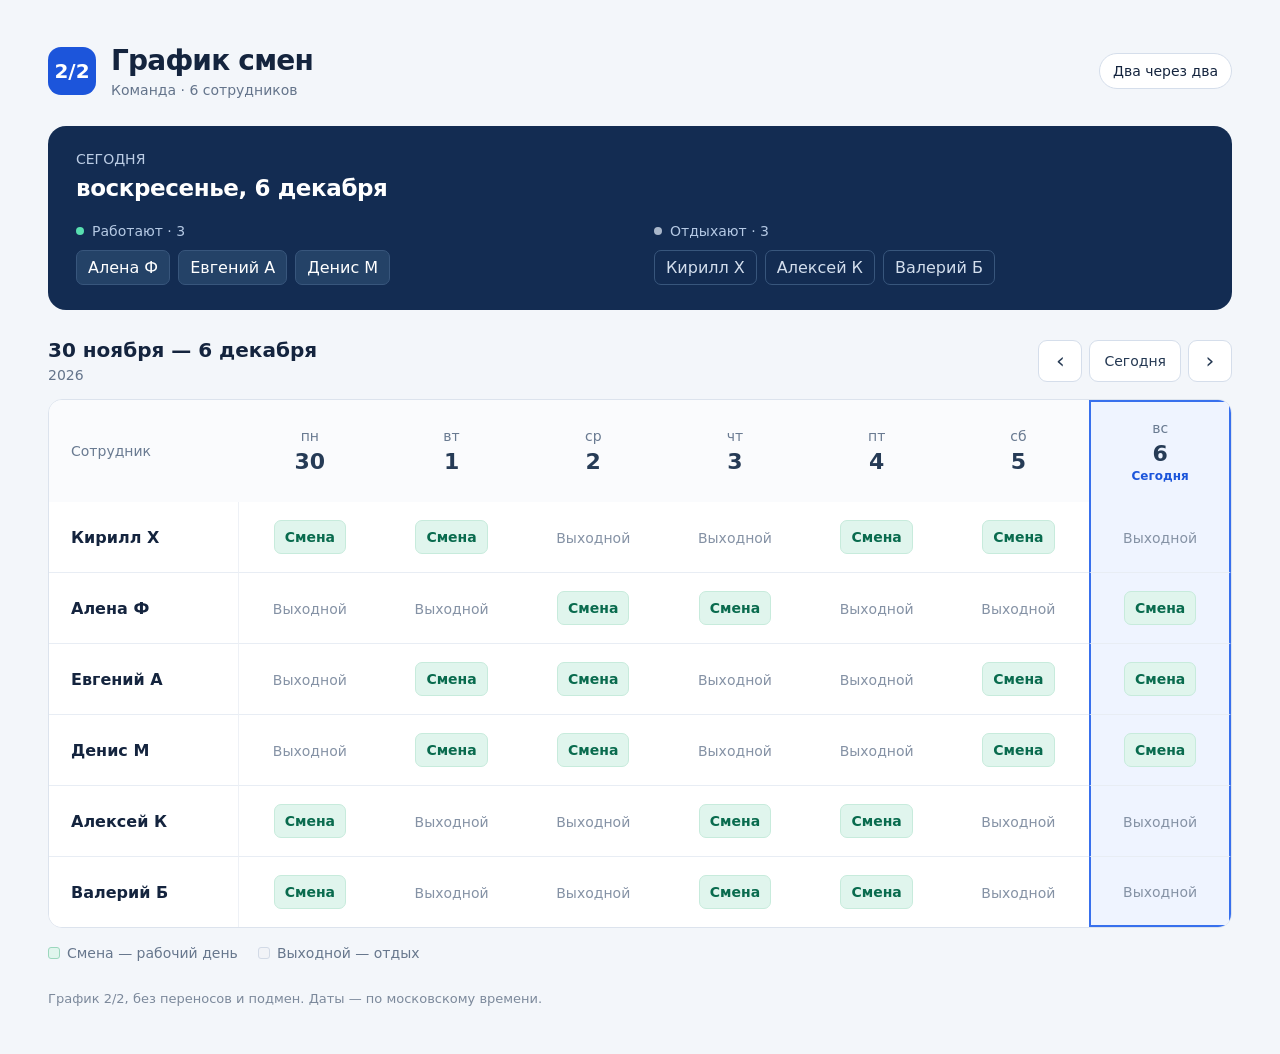
==== team/index.html @ d91a8926 "Add team schedule for six employees on a 2/2 rotation" ====
<!doctype html>
<html lang="ru">
<head>
<meta charset="utf-8"><meta name="viewport" content="width=device-width, initial-scale=1">
<title>График смен — команда</title><meta name="description" content="Недельный график работы шести сотрудников: два рабочих дня, два выходных.">
<link rel="icon" type="image/svg+xml" href="data:image/svg+xml,%3Csvg xmlns='http://www.w3.org/2000/svg' viewBox='0 0 32 32'%3E%3Crect width='32' height='32' rx='8' fill='%231c55db'/%3E%3Cpath d='M8 10h16v15H8z' fill='white'/%3E%3Cpath d='M11 6v8m10-8v8' stroke='white' stroke-width='3'/%3E%3Cpath d='m12 20 3 3 6-7' fill='none' stroke='%231c55db' stroke-width='2'/%3E%3C/svg%3E">
<style>
:root{font-family:Inter,system-ui,-apple-system,"Segoe UI",sans-serif;color:#14243e;background:#f3f6fa;font-synthesis:none}*{box-sizing:border-box}body{margin:0}main{max-width:1240px;margin:0 auto;padding:44px 28px}header{display:flex;align-items:center;justify-content:space-between;gap:16px;margin-bottom:28px}.brand{display:flex;align-items:center;gap:15px}.logo{display:grid;place-items:center;background:#1c55db;color:white;width:48px;height:48px;border-radius:13px;font-size:20px;font-weight:750}h1{font-size:28px;letter-spacing:-.8px;margin:0}.sub{font-size:14px;color:#64748b;margin-top:5px}.mode{font-size:14px;border:1px solid #d5deeb;padding:9px 13px;border-radius:30px;background:white;white-space:nowrap}.today-area{background:#132c52;color:white;border-radius:18px;padding:25px 28px;margin-bottom:28px}.eyebrow{color:#bccde5;font-size:14px;margin-bottom:8px}.today-area h2{font-size:23px;margin:0 0 22px;letter-spacing:-.4px}.summaries{display:grid;grid-template-columns:1fr 1fr;gap:28px}.summary-label{font-size:14px;color:#b5c9e4;margin-bottom:11px;display:flex;align-items:center;gap:8px}.dot{display:inline-block;width:8px;height:8px;border-radius:50%;background:#58dfb0}.dot.off{background:#a9b7ca}.names{display:flex;flex-wrap:wrap;gap:8px}.name{font-size:16px;background:#244267;border:1px solid #38567c;border-radius:7px;padding:7px 11px}.offnames .name{background:transparent;color:#d3deed}.toolbar{display:flex;justify-content:space-between;align-items:center;gap:16px;margin-bottom:16px}.toolbar h2{font-size:20px;margin:0}.year{color:#64748b;font-size:14px;margin-top:5px}.controls{display:flex;gap:7px}button{font:inherit;font-size:14px;background:white;border:1px solid #d5deeb;border-radius:9px;height:42px;min-width:44px;padding:0 14px;color:#243852;cursor:pointer}button:hover{background:#e8efff;border-color:#a2b9ed}button:focus-visible,.scroll:focus-visible{outline:3px solid #1c55db;outline-offset:3px}.arrow{font-size:22px;padding:0 13px}.scroll{overflow-x:auto;border:1px solid #dce3ed;border-radius:14px;background:white}table{border-collapse:separate;border-spacing:0;table-layout:fixed;width:100%;min-width:770px}th,td{text-align:center;border-bottom:1px solid #e8edf4;padding:18px 8px}thead th{height:102px;font-weight:500;background:#fafbfd;color:#697a91;font-size:14px}thead th:first-child{text-align:left;padding-left:22px;width:190px}tbody th{text-align:left;padding-left:22px;font-size:16px;font-weight:600;background:white;position:sticky;left:0;z-index:2;border-right:1px solid #eef1f6}thead th:first-child{position:sticky;left:0;z-index:3}tr:last-child>*{border-bottom:0}.date{display:block;font-size:22px;font-weight:650;color:#263b56;margin-top:5px}.today-tag{display:block;color:#1c55db;font-size:12px;font-weight:650;margin-top:3px}.current{background:#eff4ff;border-left:2px solid #3870ed;border-right:2px solid #3870ed}thead .current{border-top:2px solid #3870ed;padding-top:16px}tbody tr:last-child .current{border-bottom:2px solid #3870ed}.work{display:inline-block;color:#096b4e;background:#e0f5ed;border:1px solid #c7ebdc;font-size:14px;font-weight:600;padding:8px 10px;border-radius:7px}.rest{color:#8592a5;font-size:14px}.legend{display:flex;gap:20px;flex-wrap:wrap;color:#67778d;font-size:14px;margin-top:17px}.key{display:inline-flex;align-items:center;gap:7px}.square{width:12px;height:12px;border-radius:3px;background:#e0f5ed;border:1px solid #9bd7bd}.square.gray{background:#f1f3f7;border-color:#d2dae6}.footer{font-size:13px;color:#7c899b;margin-top:28px;line-height:1.6}noscript{display:block;padding:20px;background:#fff2ce}@media(max-width:650px){main{padding:24px 14px}header{margin-bottom:20px}.logo{width:40px;height:40px;font-size:17px}.brand{gap:10px}h1{font-size:23px}.mode{padding:7px 10px}.today-area{padding:21px 18px;border-radius:14px}.today-area h2{font-size:21px}.summaries{grid-template-columns:1fr;gap:19px}.toolbar{align-items:flex-start;flex-wrap:wrap}.toolbar h2{font-size:18px}.controls{margin-left:auto}table{min-width:724px}thead th:first-child{width:154px}tbody th,thead th:first-child{padding-left:14px}tbody th{font-size:14px}.name{font-size:14px}.footer{margin-top:20px}}
</style></head>
<body><main>
<header><div class="brand"><div class="logo" aria-hidden="true">2/2</div><div><h1>График смен</h1><div class="sub">Команда · 6 сотрудников</div></div></div><span class="mode">Два через два</span></header>
<section class="today-area" aria-labelledby="today-title"><div class="eyebrow">СЕГОДНЯ</div><h2 id="today-title"></h2><div class="summaries"><div><div class="summary-label"><span class="dot"></span><span id="working-count"></span></div><div class="names" id="working"></div></div><div><div class="summary-label"><span class="dot off"></span><span id="resting-count"></span></div><div class="names offnames" id="resting"></div></div></div></section>
<section aria-label="Расписание на неделю"><div class="toolbar"><div aria-live="polite"><h2 id="week-label"></h2><div class="year" id="week-year"></div></div><nav class="controls" aria-label="Выбор недели"><button class="arrow" id="prev" aria-label="Предыдущая неделя">‹</button><button id="now">Сегодня</button><button class="arrow" id="next" aria-label="Следующая неделя">›</button></nav></div><div class="scroll" tabindex="0" role="region" aria-label="Таблица смен. На узком экране прокручивается вправо"><table aria-label="График сотрудников на неделю"><thead id="head"></thead><tbody id="body"></tbody></table></div><div class="legend"><span class="key"><span class="square"></span>Смена — рабочий день</span><span class="key"><span class="square gray"></span>Выходной — отдых</span></div></section>
<div class="footer">График 2/2, без переносов и подмен. Даты — по московскому времени.</div><noscript>Включите JavaScript, чтобы увидеть расписание.</noscript>
</main><script>
'use strict';
const DAY=86400000;
const staff=[['Кирилл Х','2026-09-27'],['Алена Ф','2026-09-29'],['Евгений А','2026-09-28'],['Денис М','2026-09-28'],['Алексей К','2026-09-26'],['Валерий Б','2026-09-26']].map(([name,start])=>({name,start:Date.parse(start+'T00:00:00Z')/DAY}));
function moscowDay(){const p=new Intl.DateTimeFormat('en-GB',{timeZone:'Europe/Moscow',year:'numeric',month:'2-digit',day:'2-digit'}).formatToParts(new Date());const get=t=>p.find(x=>x.type===t).value;return Date.parse(`${get('year')}-${get('month')}-${get('day')}T00:00:00Z`)/DAY;}
function phase(person,day){return ((day-person.start)%4+4)%4;}
function monday(day){return day-(new Date(day*DAY).getUTCDay()+6)%7;}
function fmt(day,options){return new Intl.DateTimeFormat('ru-RU',{timeZone:'UTC',...options}).format(new Date(day*DAY));}
let today=moscowDay(),week=monday(today);
function summary(){document.getElementById('today-title').textContent=fmt(today,{day:'numeric',month:'long',weekday:'long'});for(const [id,working] of [['working',true],['resting',false]]){const people=staff.filter(p=>(phase(p,today)<2)===working);document.getElementById(id+'-count').textContent=(working?'Работают':'Отдыхают')+' · '+people.length;document.getElementById(id).innerHTML=people.map(p=>`<span class="name">${p.name}</span>`).join('');}}
function render(){document.getElementById('week-label').textContent=fmt(week,{day:'numeric',month:'long'})+' — '+fmt(week+6,{day:'numeric',month:'long'});const a=fmt(week,{year:'numeric'}),b=fmt(week+6,{year:'numeric'});document.getElementById('week-year').textContent=a===b?a:a+' / '+b;const days=Array.from({length:7},(_,i)=>week+i);document.getElementById('head').innerHTML='<tr><th scope="col">Сотрудник</th>'+days.map(d=>`<th scope="col" class="${d===today?'current':''}" ${d===today?'aria-current="date"':''}>${fmt(d,{weekday:'short'})}<span class="date">${fmt(d,{day:'numeric'})}</span>${d===today?'<span class="today-tag">Сегодня</span>':''}</th>`).join('')+'</tr>';document.getElementById('body').innerHTML=staff.map(p=>'<tr><th scope="row">'+p.name+'</th>'+days.map(d=>{const n=phase(p,d);return `<td class="${d===today?'current':''}"><span class="${n<2?'work':'rest'}" title="${n%2+1}-й ${n<2?'рабочий':'выходной'} день">${n<2?'Смена':'Выходной'}</span></td>`;}).join('')+'</tr>').join('');}
document.getElementById('prev').onclick=()=>{week-=7;render();};document.getElementById('next').onclick=()=>{week+=7;render();};document.getElementById('now').onclick=()=>{today=moscowDay();week=monday(today);summary();render();document.querySelector('thead .current')?.scrollIntoView({block:'nearest',inline:'center',behavior:'smooth'});};
function refreshDate(){const fresh=moscowDay();if(fresh!==today){const wasCurrent=week===monday(today);today=fresh;if(wasCurrent)week=monday(today);summary();render();}}
summary();render();setInterval(refreshDate,30000);document.addEventListener('visibilitychange',()=>{if(!document.hidden)refreshDate();});
</script></body></html>
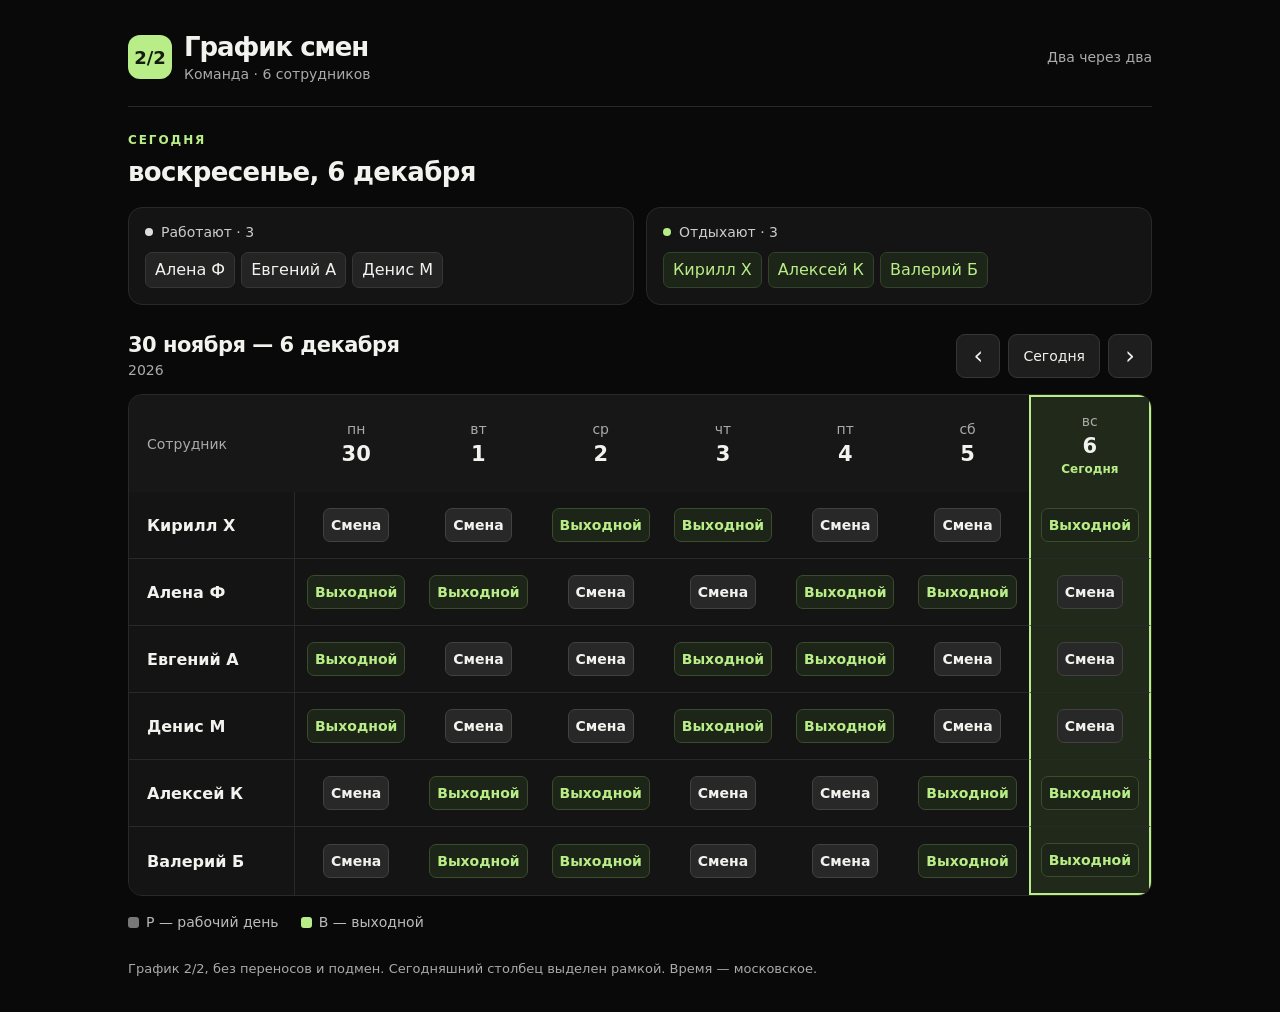
==== commit ca1efc2b: "Match team schedule to dark calendar theme and compact mobile week layout" ====
--- a/team/index.html
+++ b/team/index.html
@@ -2,16 +2,24 @@
 <html lang="ru">
 <head>
 <meta charset="utf-8"><meta name="viewport" content="width=device-width, initial-scale=1">
+<meta name="theme-color" content="#090909"><meta name="color-scheme" content="dark">
 <title>График смен — команда</title><meta name="description" content="Недельный график работы шести сотрудников: два рабочих дня, два выходных.">
-<link rel="icon" type="image/svg+xml" href="data:image/svg+xml,%3Csvg xmlns='http://www.w3.org/2000/svg' viewBox='0 0 32 32'%3E%3Crect width='32' height='32' rx='8' fill='%231c55db'/%3E%3Cpath d='M8 10h16v15H8z' fill='white'/%3E%3Cpath d='M11 6v8m10-8v8' stroke='white' stroke-width='3'/%3E%3Cpath d='m12 20 3 3 6-7' fill='none' stroke='%231c55db' stroke-width='2'/%3E%3C/svg%3E">
+<link rel="icon" type="image/svg+xml" href="data:image/svg+xml,%3Csvg xmlns='http://www.w3.org/2000/svg' viewBox='0 0 32 32'%3E%3Crect width='32' height='32' rx='8' fill='%23b9ed87'/%3E%3Cpath d='M8 10h16v15H8z' fill='%23090909'/%3E%3Cpath d='M11 6v8m10-8v8' stroke='%23090909' stroke-width='3'/%3E%3Cpath d='m12 20 3 3 6-7' fill='none' stroke='%23b9ed87' stroke-width='2'/%3E%3C/svg%3E">
 <style>
-:root{font-family:Inter,system-ui,-apple-system,"Segoe UI",sans-serif;color:#14243e;background:#f3f6fa;font-synthesis:none}*{box-sizing:border-box}body{margin:0}main{max-width:1240px;margin:0 auto;padding:44px 28px}header{display:flex;align-items:center;justify-content:space-between;gap:16px;margin-bottom:28px}.brand{display:flex;align-items:center;gap:15px}.logo{display:grid;place-items:center;background:#1c55db;color:white;width:48px;height:48px;border-radius:13px;font-size:20px;font-weight:750}h1{font-size:28px;letter-spacing:-.8px;margin:0}.sub{font-size:14px;color:#64748b;margin-top:5px}.mode{font-size:14px;border:1px solid #d5deeb;padding:9px 13px;border-radius:30px;background:white;white-space:nowrap}.today-area{background:#132c52;color:white;border-radius:18px;padding:25px 28px;margin-bottom:28px}.eyebrow{color:#bccde5;font-size:14px;margin-bottom:8px}.today-area h2{font-size:23px;margin:0 0 22px;letter-spacing:-.4px}.summaries{display:grid;grid-template-columns:1fr 1fr;gap:28px}.summary-label{font-size:14px;color:#b5c9e4;margin-bottom:11px;display:flex;align-items:center;gap:8px}.dot{display:inline-block;width:8px;height:8px;border-radius:50%;background:#58dfb0}.dot.off{background:#a9b7ca}.names{display:flex;flex-wrap:wrap;gap:8px}.name{font-size:16px;background:#244267;border:1px solid #38567c;border-radius:7px;padding:7px 11px}.offnames .name{background:transparent;color:#d3deed}.toolbar{display:flex;justify-content:space-between;align-items:center;gap:16px;margin-bottom:16px}.toolbar h2{font-size:20px;margin:0}.year{color:#64748b;font-size:14px;margin-top:5px}.controls{display:flex;gap:7px}button{font:inherit;font-size:14px;background:white;border:1px solid #d5deeb;border-radius:9px;height:42px;min-width:44px;padding:0 14px;color:#243852;cursor:pointer}button:hover{background:#e8efff;border-color:#a2b9ed}button:focus-visible,.scroll:focus-visible{outline:3px solid #1c55db;outline-offset:3px}.arrow{font-size:22px;padding:0 13px}.scroll{overflow-x:auto;border:1px solid #dce3ed;border-radius:14px;background:white}table{border-collapse:separate;border-spacing:0;table-layout:fixed;width:100%;min-width:770px}th,td{text-align:center;border-bottom:1px solid #e8edf4;padding:18px 8px}thead th{height:102px;font-weight:500;background:#fafbfd;color:#697a91;font-size:14px}thead th:first-child{text-align:left;padding-left:22px;width:190px}tbody th{text-align:left;padding-left:22px;font-size:16px;font-weight:600;background:white;position:sticky;left:0;z-index:2;border-right:1px solid #eef1f6}thead th:first-child{position:sticky;left:0;z-index:3}tr:last-child>*{border-bottom:0}.date{display:block;font-size:22px;font-weight:650;color:#263b56;margin-top:5px}.today-tag{display:block;color:#1c55db;font-size:12px;font-weight:650;margin-top:3px}.current{background:#eff4ff;border-left:2px solid #3870ed;border-right:2px solid #3870ed}thead .current{border-top:2px solid #3870ed;padding-top:16px}tbody tr:last-child .current{border-bottom:2px solid #3870ed}.work{display:inline-block;color:#096b4e;background:#e0f5ed;border:1px solid #c7ebdc;font-size:14px;font-weight:600;padding:8px 10px;border-radius:7px}.rest{color:#8592a5;font-size:14px}.legend{display:flex;gap:20px;flex-wrap:wrap;color:#67778d;font-size:14px;margin-top:17px}.key{display:inline-flex;align-items:center;gap:7px}.square{width:12px;height:12px;border-radius:3px;background:#e0f5ed;border:1px solid #9bd7bd}.square.gray{background:#f1f3f7;border-color:#d2dae6}.footer{font-size:13px;color:#7c899b;margin-top:28px;line-height:1.6}noscript{display:block;padding:20px;background:#fff2ce}@media(max-width:650px){main{padding:24px 14px}header{margin-bottom:20px}.logo{width:40px;height:40px;font-size:17px}.brand{gap:10px}h1{font-size:23px}.mode{padding:7px 10px}.today-area{padding:21px 18px;border-radius:14px}.today-area h2{font-size:21px}.summaries{grid-template-columns:1fr;gap:19px}.toolbar{align-items:flex-start;flex-wrap:wrap}.toolbar h2{font-size:18px}.controls{margin-left:auto}table{min-width:724px}thead th:first-child{width:154px}tbody th,thead th:first-child{padding-left:14px}tbody th{font-size:14px}.name{font-size:14px}.footer{margin-top:20px}}
+:root{color-scheme:dark;--bg:#090909;--panel:#141414;--line:#292929;--muted:#aaa;--text:#f2f2ee;--accent:#b9ed87;font-family:Inter,system-ui,-apple-system,"Segoe UI",sans-serif;background:var(--bg);color:var(--text);font-synthesis:none}
+*{box-sizing:border-box}body{margin:0}main{max-width:1080px;margin:auto;padding:32px 28px}header{display:flex;align-items:center;justify-content:space-between;gap:14px;padding-bottom:24px;border-bottom:1px solid var(--line);margin-bottom:26px}.brand{display:flex;align-items:center;gap:12px}.logo{display:grid;place-items:center;width:44px;height:44px;flex-shrink:0;background:var(--accent);color:#151d0f;border-radius:12px;font-size:18px;font-weight:750}h1{font-size:26px;letter-spacing:-.04em;margin:0}.sub,.mode,.year{color:var(--muted);font-size:14px}.sub{margin-top:4px}.mode{white-space:nowrap}
+.today-area{margin-bottom:28px}.eyebrow{font-size:12px;letter-spacing:.16em;font-weight:700;color:var(--accent);margin-bottom:10px}.today-area h2{font-size:26px;letter-spacing:-.025em;margin:0 0 20px}.summaries{display:grid;grid-template-columns:1fr 1fr;gap:12px}.summaries>div{background:var(--panel);border:1px solid var(--line);border-radius:14px;padding:16px}.summary-label{display:flex;gap:8px;align-items:center;font-size:14px;color:#ccc;margin-bottom:12px}.dot{width:8px;height:8px;border-radius:50%;background:#ddd;flex-shrink:0}.dot.off{background:var(--accent)}.names{display:flex;flex-wrap:wrap;gap:6px}.name{font-size:16px;line-height:1.5;color:var(--text);background:#242424;border:1px solid #363636;border-radius:7px;padding:5px 9px}.offnames .name{background:#1c2517;border-color:#34432b;color:var(--accent)}
+.toolbar{display:flex;justify-content:space-between;align-items:center;gap:16px;margin-bottom:16px}.toolbar h2{font-size:21px;letter-spacing:-.025em;margin:0}.year{margin-top:5px}.controls{display:flex;gap:8px}button{font:inherit;font-size:14px;background:#1e1e1e;border:1px solid #363636;color:var(--text);border-radius:9px;min-height:44px;min-width:44px;padding:8px 14px;cursor:pointer;touch-action:manipulation}button:hover{background:#303030}button:focus-visible,.scroll:focus-visible{outline:2px solid var(--accent);outline-offset:3px}.arrow{font-size:24px;line-height:1;padding:8px 14px}
+.scroll{overflow:auto;border:1px solid var(--line);border-radius:14px;background:var(--panel);scrollbar-color:#555 #141414}table{width:100%;min-width:44rem;table-layout:fixed;border-collapse:separate;border-spacing:0}th,td{padding:16px 5px;text-align:center;border-bottom:1px solid var(--line)}thead th{height:90px;font-size:14px;font-weight:500;color:var(--muted);background:#171717}thead th:first-child{width:166px;text-align:left;padding-left:18px;position:sticky;left:0;z-index:3}tbody th{font-size:16px;font-weight:600;text-align:left;padding-left:18px;position:sticky;left:0;z-index:2;background:var(--panel);border-right:1px solid var(--line)}tr:last-child>*{border-bottom:0}.date{display:block;font-size:21px;font-weight:650;color:var(--text);margin-top:5px;font-variant-numeric:tabular-nums}.today-tag{display:block;color:var(--accent);font-size:12px;font-weight:650;margin-top:4px}.current{background:#20291a;border-left:2px solid var(--accent);border-right:2px solid var(--accent)}thead .current{border-top:2px solid var(--accent)}tbody tr:last-child .current{border-bottom:2px solid var(--accent)}.work,.rest{display:inline-block;font-size:14px;font-weight:600;border-radius:7px;padding:8px 7px;border:1px solid #414141;background:#282828;color:#f2f2ee}.rest{color:var(--accent);background:#1c2517;border-color:#3a4c2d}.short{display:none}.legend{display:flex;gap:12px 22px;flex-wrap:wrap;font-size:14px;color:#bbb;line-height:1.5;margin-top:16px}.key{display:inline-flex;align-items:center;gap:7px}.square{width:11px;height:11px;border-radius:3px;background:#777;flex-shrink:0}.square.gray{background:var(--accent)}.footer{color:var(--muted);font-size:13px;line-height:1.6;margin-top:26px}noscript{display:block;background:#372900;color:#fff0c3;padding:20px}
+@media(max-width:700px){main{padding:20px 10px}header{padding-bottom:18px;margin-bottom:22px}.brand{gap:10px}.logo{width:40px;height:40px;font-size:17px}h1{font-size:23px}.mode{display:none}.today-area h2{font-size:22px;line-height:1.35;margin-bottom:16px}.summaries{gap:8px}.summaries>div{padding:12px 10px}.names{display:grid;gap:4px}.name{font-size:14px;padding:3px 6px;overflow-wrap:anywhere}.summary-label{font-size:14px;gap:6px;margin-bottom:9px}.today-area{margin-bottom:24px}.toolbar{flex-wrap:wrap;gap:12px}.toolbar>div{width:100%}.toolbar h2{font-size:20px}.controls{width:100%;display:grid;grid-template-columns:48px 1fr 48px;gap:10px}button{min-height:46px;font-size:16px}
+table{min-width:20rem}thead th:first-child{width:6.1rem;padding-left:8px;font-size:13px}tbody th{padding-left:8px;font-size:14px;line-height:1.4;overflow-wrap:normal}th,td{padding:13px 1px}thead th{font-size:14px;height:78px}.date{font-size:16px;margin-top:4px}.today-tag{font-size:0;height:6px;margin-top:5px}.today-tag::after{content:"";display:block;width:5px;height:5px;border-radius:50%;background:var(--accent);margin:auto}.current{border-left-width:1px;border-right-width:1px}.long{display:none}.short{display:inline}.work,.rest{font-size:14px;padding:5px 0;width:1.6rem;line-height:1.25;border-radius:5px}.legend{gap:8px 15px;margin-top:13px}.footer{margin-top:20px}.scroll{border-radius:10px}}
+@media(prefers-reduced-motion:no-preference){button{transition:background .15s}}
 </style></head>
 <body><main>
 <header><div class="brand"><div class="logo" aria-hidden="true">2/2</div><div><h1>График смен</h1><div class="sub">Команда · 6 сотрудников</div></div></div><span class="mode">Два через два</span></header>
 <section class="today-area" aria-labelledby="today-title"><div class="eyebrow">СЕГОДНЯ</div><h2 id="today-title"></h2><div class="summaries"><div><div class="summary-label"><span class="dot"></span><span id="working-count"></span></div><div class="names" id="working"></div></div><div><div class="summary-label"><span class="dot off"></span><span id="resting-count"></span></div><div class="names offnames" id="resting"></div></div></div></section>
-<section aria-label="Расписание на неделю"><div class="toolbar"><div aria-live="polite"><h2 id="week-label"></h2><div class="year" id="week-year"></div></div><nav class="controls" aria-label="Выбор недели"><button class="arrow" id="prev" aria-label="Предыдущая неделя">‹</button><button id="now">Сегодня</button><button class="arrow" id="next" aria-label="Следующая неделя">›</button></nav></div><div class="scroll" tabindex="0" role="region" aria-label="Таблица смен. На узком экране прокручивается вправо"><table aria-label="График сотрудников на неделю"><thead id="head"></thead><tbody id="body"></tbody></table></div><div class="legend"><span class="key"><span class="square"></span>Смена — рабочий день</span><span class="key"><span class="square gray"></span>Выходной — отдых</span></div></section>
-<div class="footer">График 2/2, без переносов и подмен. Даты — по московскому времени.</div><noscript>Включите JavaScript, чтобы увидеть расписание.</noscript>
+<section aria-label="Расписание на неделю"><div class="toolbar"><div aria-live="polite"><h2 id="week-label"></h2><div class="year" id="week-year"></div></div><nav class="controls" aria-label="Выбор недели"><button class="arrow" id="prev" aria-label="Предыдущая неделя">‹</button><button id="now">Сегодня</button><button class="arrow" id="next" aria-label="Следующая неделя">›</button></nav></div><div class="scroll" tabindex="0" role="region" aria-label="Таблица смен. На узком экране прокручивается вправо"><table aria-label="График сотрудников на неделю"><thead id="head"></thead><tbody id="body"></tbody></table></div><div class="legend"><span class="key"><span class="square"></span>Р — рабочий день</span><span class="key"><span class="square gray"></span>В — выходной</span></div></section>
+<div class="footer">График 2/2, без переносов и подмен. Сегодняшний столбец выделен рамкой. Время — московское.</div><noscript>Включите JavaScript, чтобы увидеть расписание.</noscript>
 </main><script>
 'use strict';
 const DAY=86400000;
@@ -22,8 +30,8 @@
 function fmt(day,options){return new Intl.DateTimeFormat('ru-RU',{timeZone:'UTC',...options}).format(new Date(day*DAY));}
 let today=moscowDay(),week=monday(today);
 function summary(){document.getElementById('today-title').textContent=fmt(today,{day:'numeric',month:'long',weekday:'long'});for(const [id,working] of [['working',true],['resting',false]]){const people=staff.filter(p=>(phase(p,today)<2)===working);document.getElementById(id+'-count').textContent=(working?'Работают':'Отдыхают')+' · '+people.length;document.getElementById(id).innerHTML=people.map(p=>`<span class="name">${p.name}</span>`).join('');}}
-function render(){document.getElementById('week-label').textContent=fmt(week,{day:'numeric',month:'long'})+' — '+fmt(week+6,{day:'numeric',month:'long'});const a=fmt(week,{year:'numeric'}),b=fmt(week+6,{year:'numeric'});document.getElementById('week-year').textContent=a===b?a:a+' / '+b;const days=Array.from({length:7},(_,i)=>week+i);document.getElementById('head').innerHTML='<tr><th scope="col">Сотрудник</th>'+days.map(d=>`<th scope="col" class="${d===today?'current':''}" ${d===today?'aria-current="date"':''}>${fmt(d,{weekday:'short'})}<span class="date">${fmt(d,{day:'numeric'})}</span>${d===today?'<span class="today-tag">Сегодня</span>':''}</th>`).join('')+'</tr>';document.getElementById('body').innerHTML=staff.map(p=>'<tr><th scope="row">'+p.name+'</th>'+days.map(d=>{const n=phase(p,d);return `<td class="${d===today?'current':''}"><span class="${n<2?'work':'rest'}" title="${n%2+1}-й ${n<2?'рабочий':'выходной'} день">${n<2?'Смена':'Выходной'}</span></td>`;}).join('')+'</tr>').join('');}
-document.getElementById('prev').onclick=()=>{week-=7;render();};document.getElementById('next').onclick=()=>{week+=7;render();};document.getElementById('now').onclick=()=>{today=moscowDay();week=monday(today);summary();render();document.querySelector('thead .current')?.scrollIntoView({block:'nearest',inline:'center',behavior:'smooth'});};
+function render(){document.getElementById('week-label').textContent=fmt(week,{day:'numeric',month:'long'})+' — '+fmt(week+6,{day:'numeric',month:'long'});const a=fmt(week,{year:'numeric'}),b=fmt(week+6,{year:'numeric'});document.getElementById('week-year').textContent=a===b?a:a+' / '+b;const days=Array.from({length:7},(_,i)=>week+i);document.getElementById('head').innerHTML='<tr><th scope="col">Сотрудник</th>'+days.map(d=>`<th scope="col" class="${d===today?'current':''}" ${d===today?'aria-current="date"':''}>${fmt(d,{weekday:'short'})}<span class="date">${fmt(d,{day:'numeric'})}</span>${d===today?'<span class="today-tag">Сегодня</span>':''}</th>`).join('')+'</tr>';document.getElementById('body').innerHTML=staff.map(p=>'<tr><th scope="row">'+p.name+'</th>'+days.map(d=>{const n=phase(p,d);return `<td class="${d===today?'current':''}"><span class="${n<2?'work':'rest'}" aria-label="${n<2?'Рабочий день':'Выходной'}" title="${n%2+1}-й ${n<2?'рабочий':'выходной'} день">${n<2?'<span class="long">Смена</span><span class="short" aria-hidden="true">Р</span>':'<span class="long">Выходной</span><span class="short" aria-hidden="true">В</span>'}</span></td>`;}).join('')+'</tr>').join('');}
+document.getElementById('prev').onclick=()=>{week-=7;render();};document.getElementById('next').onclick=()=>{week+=7;render();};document.getElementById('now').onclick=()=>{today=moscowDay();week=monday(today);summary();render();document.querySelector('thead .current')?.scrollIntoView({block:'nearest',inline:'center'});};
 function refreshDate(){const fresh=moscowDay();if(fresh!==today){const wasCurrent=week===monday(today);today=fresh;if(wasCurrent)week=monday(today);summary();render();}}
 summary();render();setInterval(refreshDate,30000);document.addEventListener('visibilitychange',()=>{if(!document.hidden)refreshDate();});
 </script></body></html>
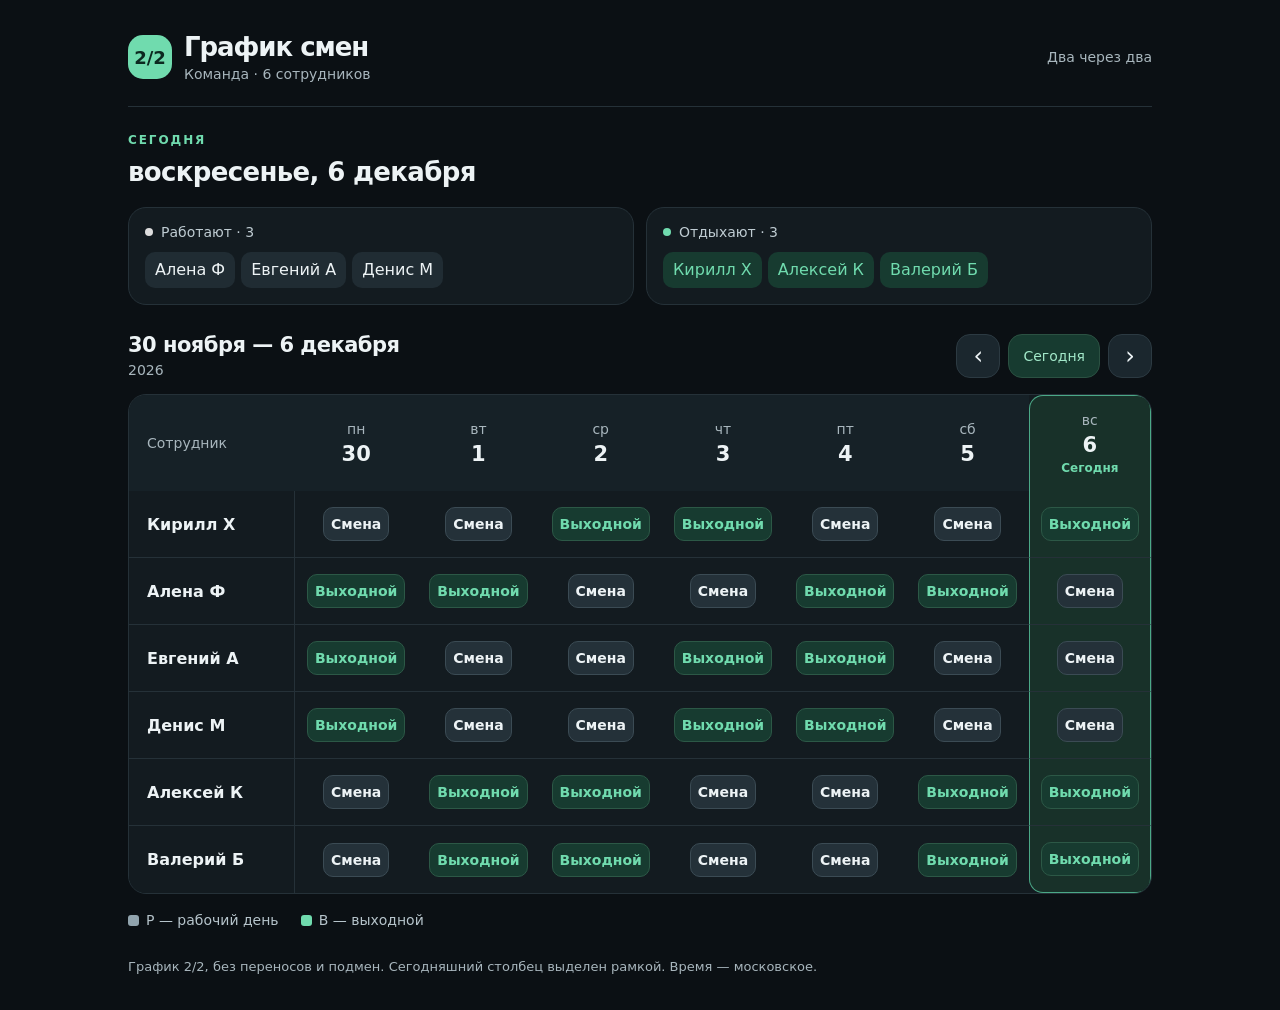
==== commit 326742a3: "Refine dark team calendar with rounded today column and subtle WhatsApp-inspired colors" ====
--- a/team/index.html
+++ b/team/index.html
@@ -2,17 +2,17 @@
 <html lang="ru">
 <head>
 <meta charset="utf-8"><meta name="viewport" content="width=device-width, initial-scale=1">
-<meta name="theme-color" content="#090909"><meta name="color-scheme" content="dark">
+<meta name="theme-color" content="#0b1014"><meta name="color-scheme" content="dark">
 <title>График смен — команда</title><meta name="description" content="Недельный график работы шести сотрудников: два рабочих дня, два выходных.">
-<link rel="icon" type="image/svg+xml" href="data:image/svg+xml,%3Csvg xmlns='http://www.w3.org/2000/svg' viewBox='0 0 32 32'%3E%3Crect width='32' height='32' rx='8' fill='%23b9ed87'/%3E%3Cpath d='M8 10h16v15H8z' fill='%23090909'/%3E%3Cpath d='M11 6v8m10-8v8' stroke='%23090909' stroke-width='3'/%3E%3Cpath d='m12 20 3 3 6-7' fill='none' stroke='%23b9ed87' stroke-width='2'/%3E%3C/svg%3E">
+<link rel="icon" type="image/svg+xml" href="data:image/svg+xml,%3Csvg xmlns='http://www.w3.org/2000/svg' viewBox='0 0 32 32'%3E%3Crect width='32' height='32' rx='8' fill='%2370dbae'/%3E%3Cpath d='M8 10h16v15H8z' fill='%23090909'/%3E%3Cpath d='M11 6v8m10-8v8' stroke='%23090909' stroke-width='3'/%3E%3Cpath d='m12 20 3 3 6-7' fill='none' stroke='%2370dbae' stroke-width='2'/%3E%3C/svg%3E">
 <style>
-:root{color-scheme:dark;--bg:#090909;--panel:#141414;--line:#292929;--muted:#aaa;--text:#f2f2ee;--accent:#b9ed87;font-family:Inter,system-ui,-apple-system,"Segoe UI",sans-serif;background:var(--bg);color:var(--text);font-synthesis:none}
-*{box-sizing:border-box}body{margin:0}main{max-width:1080px;margin:auto;padding:32px 28px}header{display:flex;align-items:center;justify-content:space-between;gap:14px;padding-bottom:24px;border-bottom:1px solid var(--line);margin-bottom:26px}.brand{display:flex;align-items:center;gap:12px}.logo{display:grid;place-items:center;width:44px;height:44px;flex-shrink:0;background:var(--accent);color:#151d0f;border-radius:12px;font-size:18px;font-weight:750}h1{font-size:26px;letter-spacing:-.04em;margin:0}.sub,.mode,.year{color:var(--muted);font-size:14px}.sub{margin-top:4px}.mode{white-space:nowrap}
-.today-area{margin-bottom:28px}.eyebrow{font-size:12px;letter-spacing:.16em;font-weight:700;color:var(--accent);margin-bottom:10px}.today-area h2{font-size:26px;letter-spacing:-.025em;margin:0 0 20px}.summaries{display:grid;grid-template-columns:1fr 1fr;gap:12px}.summaries>div{background:var(--panel);border:1px solid var(--line);border-radius:14px;padding:16px}.summary-label{display:flex;gap:8px;align-items:center;font-size:14px;color:#ccc;margin-bottom:12px}.dot{width:8px;height:8px;border-radius:50%;background:#ddd;flex-shrink:0}.dot.off{background:var(--accent)}.names{display:flex;flex-wrap:wrap;gap:6px}.name{font-size:16px;line-height:1.5;color:var(--text);background:#242424;border:1px solid #363636;border-radius:7px;padding:5px 9px}.offnames .name{background:#1c2517;border-color:#34432b;color:var(--accent)}
-.toolbar{display:flex;justify-content:space-between;align-items:center;gap:16px;margin-bottom:16px}.toolbar h2{font-size:21px;letter-spacing:-.025em;margin:0}.year{margin-top:5px}.controls{display:flex;gap:8px}button{font:inherit;font-size:14px;background:#1e1e1e;border:1px solid #363636;color:var(--text);border-radius:9px;min-height:44px;min-width:44px;padding:8px 14px;cursor:pointer;touch-action:manipulation}button:hover{background:#303030}button:focus-visible,.scroll:focus-visible{outline:2px solid var(--accent);outline-offset:3px}.arrow{font-size:24px;line-height:1;padding:8px 14px}
-.scroll{overflow:auto;border:1px solid var(--line);border-radius:14px;background:var(--panel);scrollbar-color:#555 #141414}table{width:100%;min-width:44rem;table-layout:fixed;border-collapse:separate;border-spacing:0}th,td{padding:16px 5px;text-align:center;border-bottom:1px solid var(--line)}thead th{height:90px;font-size:14px;font-weight:500;color:var(--muted);background:#171717}thead th:first-child{width:166px;text-align:left;padding-left:18px;position:sticky;left:0;z-index:3}tbody th{font-size:16px;font-weight:600;text-align:left;padding-left:18px;position:sticky;left:0;z-index:2;background:var(--panel);border-right:1px solid var(--line)}tr:last-child>*{border-bottom:0}.date{display:block;font-size:21px;font-weight:650;color:var(--text);margin-top:5px;font-variant-numeric:tabular-nums}.today-tag{display:block;color:var(--accent);font-size:12px;font-weight:650;margin-top:4px}.current{background:#20291a;border-left:2px solid var(--accent);border-right:2px solid var(--accent)}thead .current{border-top:2px solid var(--accent)}tbody tr:last-child .current{border-bottom:2px solid var(--accent)}.work,.rest{display:inline-block;font-size:14px;font-weight:600;border-radius:7px;padding:8px 7px;border:1px solid #414141;background:#282828;color:#f2f2ee}.rest{color:var(--accent);background:#1c2517;border-color:#3a4c2d}.short{display:none}.legend{display:flex;gap:12px 22px;flex-wrap:wrap;font-size:14px;color:#bbb;line-height:1.5;margin-top:16px}.key{display:inline-flex;align-items:center;gap:7px}.square{width:11px;height:11px;border-radius:3px;background:#777;flex-shrink:0}.square.gray{background:var(--accent)}.footer{color:var(--muted);font-size:13px;line-height:1.6;margin-top:26px}noscript{display:block;background:#372900;color:#fff0c3;padding:20px}
+:root{color-scheme:dark;--bg:#0b1014;--panel:#131b20;--line:#253138;--muted:#a8b6bd;--text:#edf3f5;--accent:#70dbae;--today-line:#4ba987;font-family:Inter,system-ui,-apple-system,"Segoe UI",sans-serif;background:var(--bg);color:var(--text);font-synthesis:none}
+*{box-sizing:border-box}body{margin:0}main{max-width:1080px;margin:auto;padding:32px 28px}header{display:flex;align-items:center;justify-content:space-between;gap:14px;padding-bottom:24px;border-bottom:1px solid var(--line);margin-bottom:26px}.brand{display:flex;align-items:center;gap:12px}.logo{display:grid;place-items:center;width:44px;height:44px;flex-shrink:0;background:var(--accent);color:#0c2920;border-radius:15px;font-size:18px;font-weight:750}h1{font-size:26px;letter-spacing:-.04em;margin:0}.sub,.mode,.year{color:var(--muted);font-size:14px}.sub{margin-top:4px}.mode{white-space:nowrap}
+.today-area{margin-bottom:28px}.eyebrow{font-size:12px;letter-spacing:.16em;font-weight:700;color:var(--accent);margin-bottom:10px}.today-area h2{font-size:26px;letter-spacing:-.025em;margin:0 0 20px}.summaries{display:grid;grid-template-columns:1fr 1fr;gap:12px}.summaries>div{background:var(--panel);border:1px solid var(--line);border-radius:18px;padding:16px}.summary-label{display:flex;gap:8px;align-items:center;font-size:14px;color:#bfccd2;margin-bottom:12px}.dot{width:8px;height:8px;border-radius:50%;background:#ddd;flex-shrink:0}.dot.off{background:var(--accent)}.names{display:flex;flex-wrap:wrap;gap:6px}.name{font-size:16px;line-height:1.5;color:var(--text);background:#202c33;border:1px solid transparent;border-radius:10px;padding:5px 9px}.offnames .name{background:#173b30;border-color:transparent;color:var(--accent)}
+.toolbar{display:flex;justify-content:space-between;align-items:center;gap:16px;margin-bottom:16px}.toolbar h2{font-size:21px;letter-spacing:-.025em;margin:0}.year{margin-top:5px}.controls{display:flex;gap:8px}button{font:inherit;font-size:14px;background:#1b272e;border:1px solid #2c3a42;color:var(--text);border-radius:14px;min-height:44px;min-width:44px;padding:8px 14px;cursor:pointer;touch-action:manipulation}button:hover{background:#2a3a42}button:active{background:#31474e}#now{background:#173b30;border-color:#2b5142;color:#a2e8c9}#now:hover{background:#204b3c}button:focus-visible,.scroll:focus-visible{outline:2px solid var(--accent);outline-offset:3px}.arrow{font-size:24px;line-height:1;padding:8px 14px}
+.scroll{overflow:auto;border:1px solid var(--line);border-radius:18px;background:var(--panel);scrollbar-color:#485b65 #131b20}table{width:100%;min-width:44rem;table-layout:fixed;border-collapse:separate;border-spacing:0}th,td{padding:16px 5px;text-align:center;border-bottom:1px solid var(--line)}thead th{height:90px;font-size:14px;font-weight:500;color:var(--muted);background:#162127}thead th:first-child{width:166px;text-align:left;padding-left:18px;position:sticky;left:0;z-index:3}tbody th{font-size:16px;font-weight:600;text-align:left;padding-left:18px;position:sticky;left:0;z-index:2;background:var(--panel);border-right:1px solid var(--line)}tr:last-child>*{border-bottom:0}.date{display:block;font-size:21px;font-weight:650;color:var(--text);margin-top:5px;font-variant-numeric:tabular-nums}.today-tag{display:block;color:var(--accent);font-size:12px;font-weight:650;margin-top:4px}.current{background:#183129;border-left:1px solid var(--today-line);border-right:1px solid var(--today-line)}thead .current{border-top:1px solid var(--today-line);border-radius:14px 14px 0 0}tbody tr:last-child .current{border-bottom:1px solid var(--today-line);border-radius:0 0 14px 14px}.work,.rest{display:inline-block;font-size:14px;font-weight:600;border-radius:10px;padding:8px 7px;border:1px solid #3b4b54;background:#243139;color:#edf3f5}.rest{color:var(--accent);background:#173b30;border-color:#2c5846}.short{display:none}.legend{display:flex;gap:12px 22px;flex-wrap:wrap;font-size:14px;color:#b6c4cb;line-height:1.5;margin-top:16px}.key{display:inline-flex;align-items:center;gap:7px}.square{width:11px;height:11px;border-radius:3px;background:#91a4ae;flex-shrink:0}.square.gray{background:var(--accent)}.footer{color:var(--muted);font-size:13px;line-height:1.6;margin-top:26px}noscript{display:block;background:#372900;color:#fff0c3;padding:20px}
 @media(max-width:700px){main{padding:20px 10px}header{padding-bottom:18px;margin-bottom:22px}.brand{gap:10px}.logo{width:40px;height:40px;font-size:17px}h1{font-size:23px}.mode{display:none}.today-area h2{font-size:22px;line-height:1.35;margin-bottom:16px}.summaries{gap:8px}.summaries>div{padding:12px 10px}.names{display:grid;gap:4px}.name{font-size:14px;padding:3px 6px;overflow-wrap:anywhere}.summary-label{font-size:14px;gap:6px;margin-bottom:9px}.today-area{margin-bottom:24px}.toolbar{flex-wrap:wrap;gap:12px}.toolbar>div{width:100%}.toolbar h2{font-size:20px}.controls{width:100%;display:grid;grid-template-columns:48px 1fr 48px;gap:10px}button{min-height:46px;font-size:16px}
-table{min-width:20rem}thead th:first-child{width:6.1rem;padding-left:8px;font-size:13px}tbody th{padding-left:8px;font-size:14px;line-height:1.4;overflow-wrap:normal}th,td{padding:13px 1px}thead th{font-size:14px;height:78px}.date{font-size:16px;margin-top:4px}.today-tag{font-size:0;height:6px;margin-top:5px}.today-tag::after{content:"";display:block;width:5px;height:5px;border-radius:50%;background:var(--accent);margin:auto}.current{border-left-width:1px;border-right-width:1px}.long{display:none}.short{display:inline}.work,.rest{font-size:14px;padding:5px 0;width:1.6rem;line-height:1.25;border-radius:5px}.legend{gap:8px 15px;margin-top:13px}.footer{margin-top:20px}.scroll{border-radius:10px}}
+table{min-width:20rem}thead th:first-child{width:6.1rem;padding-left:8px;font-size:13px}tbody th{padding-left:8px;font-size:14px;line-height:1.4;overflow-wrap:normal}th,td{padding:13px 1px}thead th{font-size:14px;height:78px}.date{font-size:16px;margin-top:4px}.today-tag{font-size:0;height:6px;margin-top:5px}.today-tag::after{content:"";display:block;width:5px;height:5px;border-radius:50%;background:var(--accent);margin:auto}.current{border-left-width:1px;border-right-width:1px}.long{display:none}.short{display:inline}.work,.rest{font-size:14px;padding:5px 0;width:1.6rem;line-height:1.25;border-radius:7px}.legend{gap:8px 15px;margin-top:13px}.footer{margin-top:20px}.scroll{border-radius:14px}thead .current{border-radius:11px 11px 0 0}tbody tr:last-child .current{border-radius:0 0 11px 11px}}
 @media(prefers-reduced-motion:no-preference){button{transition:background .15s}}
 </style></head>
 <body><main>
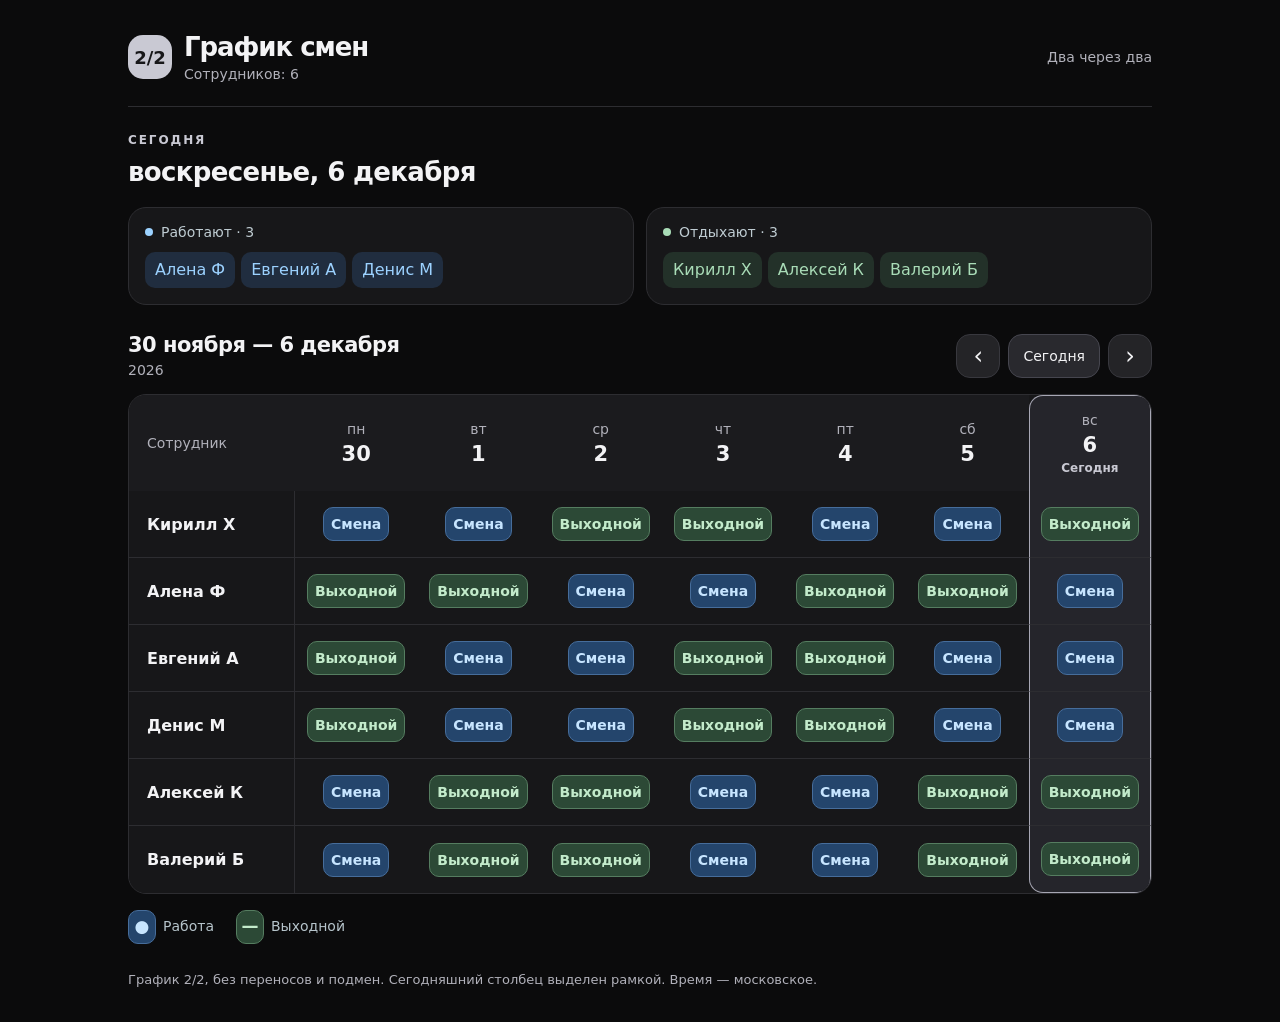
==== commit b597c8a7: "Load employees from JSON and distinguish work and rest with colored mobile cells" ====
--- a/team/index.html
+++ b/team/index.html
@@ -2,36 +2,69 @@
 <html lang="ru">
 <head>
 <meta charset="utf-8"><meta name="viewport" content="width=device-width, initial-scale=1">
-<meta name="theme-color" content="#0b1014"><meta name="color-scheme" content="dark">
-<title>График смен — команда</title><meta name="description" content="Недельный график работы шести сотрудников: два рабочих дня, два выходных.">
-<link rel="icon" type="image/svg+xml" href="data:image/svg+xml,%3Csvg xmlns='http://www.w3.org/2000/svg' viewBox='0 0 32 32'%3E%3Crect width='32' height='32' rx='8' fill='%2370dbae'/%3E%3Cpath d='M8 10h16v15H8z' fill='%23090909'/%3E%3Cpath d='M11 6v8m10-8v8' stroke='%23090909' stroke-width='3'/%3E%3Cpath d='m12 20 3 3 6-7' fill='none' stroke='%2370dbae' stroke-width='2'/%3E%3C/svg%3E">
+<meta name="theme-color" content="#0b0b0c"><meta name="color-scheme" content="dark">
+<title>График смен — команда</title><meta name="description" content="Недельный график работы сотрудников: два рабочих дня, два выходных.">
+<link rel="icon" type="image/svg+xml" href="data:image/svg+xml,%3Csvg xmlns='http://www.w3.org/2000/svg' viewBox='0 0 32 32'%3E%3Crect width='32' height='32' rx='8' fill='%23c9c9d3'/%3E%3Cpath d='M8 10h16v15H8z' fill='%23090909'/%3E%3Cpath d='M11 6v8m10-8v8' stroke='%23090909' stroke-width='3'/%3E%3Cpath d='m12 20 3 3 6-7' fill='none' stroke='%23c9c9d3' stroke-width='2'/%3E%3C/svg%3E">
 <style>
-:root{color-scheme:dark;--bg:#0b1014;--panel:#131b20;--line:#253138;--muted:#a8b6bd;--text:#edf3f5;--accent:#70dbae;--today-line:#4ba987;font-family:Inter,system-ui,-apple-system,"Segoe UI",sans-serif;background:var(--bg);color:var(--text);font-synthesis:none}
-*{box-sizing:border-box}body{margin:0}main{max-width:1080px;margin:auto;padding:32px 28px}header{display:flex;align-items:center;justify-content:space-between;gap:14px;padding-bottom:24px;border-bottom:1px solid var(--line);margin-bottom:26px}.brand{display:flex;align-items:center;gap:12px}.logo{display:grid;place-items:center;width:44px;height:44px;flex-shrink:0;background:var(--accent);color:#0c2920;border-radius:15px;font-size:18px;font-weight:750}h1{font-size:26px;letter-spacing:-.04em;margin:0}.sub,.mode,.year{color:var(--muted);font-size:14px}.sub{margin-top:4px}.mode{white-space:nowrap}
-.today-area{margin-bottom:28px}.eyebrow{font-size:12px;letter-spacing:.16em;font-weight:700;color:var(--accent);margin-bottom:10px}.today-area h2{font-size:26px;letter-spacing:-.025em;margin:0 0 20px}.summaries{display:grid;grid-template-columns:1fr 1fr;gap:12px}.summaries>div{background:var(--panel);border:1px solid var(--line);border-radius:18px;padding:16px}.summary-label{display:flex;gap:8px;align-items:center;font-size:14px;color:#bfccd2;margin-bottom:12px}.dot{width:8px;height:8px;border-radius:50%;background:#ddd;flex-shrink:0}.dot.off{background:var(--accent)}.names{display:flex;flex-wrap:wrap;gap:6px}.name{font-size:16px;line-height:1.5;color:var(--text);background:#202c33;border:1px solid transparent;border-radius:10px;padding:5px 9px}.offnames .name{background:#173b30;border-color:transparent;color:var(--accent)}
-.toolbar{display:flex;justify-content:space-between;align-items:center;gap:16px;margin-bottom:16px}.toolbar h2{font-size:21px;letter-spacing:-.025em;margin:0}.year{margin-top:5px}.controls{display:flex;gap:8px}button{font:inherit;font-size:14px;background:#1b272e;border:1px solid #2c3a42;color:var(--text);border-radius:14px;min-height:44px;min-width:44px;padding:8px 14px;cursor:pointer;touch-action:manipulation}button:hover{background:#2a3a42}button:active{background:#31474e}#now{background:#173b30;border-color:#2b5142;color:#a2e8c9}#now:hover{background:#204b3c}button:focus-visible,.scroll:focus-visible{outline:2px solid var(--accent);outline-offset:3px}.arrow{font-size:24px;line-height:1;padding:8px 14px}
-.scroll{overflow:auto;border:1px solid var(--line);border-radius:18px;background:var(--panel);scrollbar-color:#485b65 #131b20}table{width:100%;min-width:44rem;table-layout:fixed;border-collapse:separate;border-spacing:0}th,td{padding:16px 5px;text-align:center;border-bottom:1px solid var(--line)}thead th{height:90px;font-size:14px;font-weight:500;color:var(--muted);background:#162127}thead th:first-child{width:166px;text-align:left;padding-left:18px;position:sticky;left:0;z-index:3}tbody th{font-size:16px;font-weight:600;text-align:left;padding-left:18px;position:sticky;left:0;z-index:2;background:var(--panel);border-right:1px solid var(--line)}tr:last-child>*{border-bottom:0}.date{display:block;font-size:21px;font-weight:650;color:var(--text);margin-top:5px;font-variant-numeric:tabular-nums}.today-tag{display:block;color:var(--accent);font-size:12px;font-weight:650;margin-top:4px}.current{background:#183129;border-left:1px solid var(--today-line);border-right:1px solid var(--today-line)}thead .current{border-top:1px solid var(--today-line);border-radius:14px 14px 0 0}tbody tr:last-child .current{border-bottom:1px solid var(--today-line);border-radius:0 0 14px 14px}.work,.rest{display:inline-block;font-size:14px;font-weight:600;border-radius:10px;padding:8px 7px;border:1px solid #3b4b54;background:#243139;color:#edf3f5}.rest{color:var(--accent);background:#173b30;border-color:#2c5846}.short{display:none}.legend{display:flex;gap:12px 22px;flex-wrap:wrap;font-size:14px;color:#b6c4cb;line-height:1.5;margin-top:16px}.key{display:inline-flex;align-items:center;gap:7px}.square{width:11px;height:11px;border-radius:3px;background:#91a4ae;flex-shrink:0}.square.gray{background:var(--accent)}.footer{color:var(--muted);font-size:13px;line-height:1.6;margin-top:26px}noscript{display:block;background:#372900;color:#fff0c3;padding:20px}
+:root{color-scheme:dark;--bg:#0b0b0c;--panel:#171719;--line:#2d2d31;--muted:#b1b1ba;--text:#f3f3f5;--accent:#c9c9d3;--today-line:#a7a7b4;--work:#9cd2ff;--off:#a9dcb7;font-family:Inter,system-ui,-apple-system,"Segoe UI",sans-serif;background:var(--bg);color:var(--text);font-synthesis:none}
+*{box-sizing:border-box}body{margin:0}main{max-width:1080px;margin:auto;padding:32px 28px}header{display:flex;align-items:center;justify-content:space-between;gap:14px;padding-bottom:24px;border-bottom:1px solid var(--line);margin-bottom:26px}.brand{display:flex;align-items:center;gap:12px}.logo{display:grid;place-items:center;width:44px;height:44px;flex-shrink:0;background:var(--accent);color:#171719;border-radius:15px;font-size:18px;font-weight:750}h1{font-size:26px;letter-spacing:-.04em;margin:0}.sub,.mode,.year{color:var(--muted);font-size:14px}.sub{margin-top:4px}.mode{white-space:nowrap}
+.today-area{margin-bottom:28px}.eyebrow{font-size:12px;letter-spacing:.16em;font-weight:700;color:var(--accent);margin-bottom:10px}.today-area h2{font-size:26px;letter-spacing:-.025em;margin:0 0 20px}.summaries{display:grid;grid-template-columns:1fr 1fr;gap:12px}.summaries>div{background:var(--panel);border:1px solid var(--line);border-radius:18px;padding:16px}.summary-label{display:flex;gap:8px;align-items:center;font-size:14px;color:#bfccd2;margin-bottom:12px}.dot{width:8px;height:8px;border-radius:50%;background:var(--work);flex-shrink:0}.dot.off{background:var(--off)}.names{display:flex;flex-wrap:wrap;gap:6px}.name{font-size:16px;line-height:1.5;color:var(--work);background:#202d3f;border:1px solid transparent;border-radius:10px;padding:5px 9px}.offnames .name{background:#233129;border-color:transparent;color:var(--off)}
+.toolbar{display:flex;justify-content:space-between;align-items:center;gap:16px;margin-bottom:16px}.toolbar h2{font-size:21px;letter-spacing:-.025em;margin:0}.year{margin-top:5px}.controls{display:flex;gap:8px}button{font:inherit;font-size:14px;background:#242427;border:1px solid #38383e;color:var(--text);border-radius:14px;min-height:44px;min-width:44px;padding:8px 14px;cursor:pointer;touch-action:manipulation}button:hover{background:#323237}button:active{background:#3c3c42}#now{background:#29292e;border-color:#46464f;color:var(--text)}#now:hover{background:#35353d}button:focus-visible,.scroll:focus-visible{outline:2px solid var(--accent);outline-offset:3px}.arrow{font-size:24px;line-height:1;padding:8px 14px}
+.scroll{overflow:auto;border:1px solid var(--line);border-radius:18px;background:var(--panel);scrollbar-color:#55555c #171719}table{width:100%;min-width:44rem;table-layout:fixed;border-collapse:separate;border-spacing:0}th,td{padding:16px 5px;text-align:center;border-bottom:1px solid var(--line)}thead th{height:90px;font-size:14px;font-weight:500;color:var(--muted);background:#1b1b1e}thead th:first-child{width:166px;text-align:left;padding-left:18px;position:sticky;left:0;z-index:3}tbody th{font-size:16px;font-weight:600;text-align:left;padding-left:18px;position:sticky;left:0;z-index:2;background:var(--panel);border-right:1px solid var(--line)}tr:last-child>*{border-bottom:0}.date{display:block;font-size:21px;font-weight:650;color:var(--text);margin-top:5px;font-variant-numeric:tabular-nums}.today-tag{display:block;color:var(--accent);font-size:12px;font-weight:650;margin-top:4px}.current{background:#25252b;border-left:1px solid var(--today-line);border-right:1px solid var(--today-line)}thead .current{border-top:1px solid var(--today-line);border-radius:14px 14px 0 0}tbody tr:last-child .current{border-bottom:1px solid var(--today-line);border-radius:0 0 14px 14px}.work,.rest{display:inline-block;font-size:14px;font-weight:600;border-radius:10px;padding:8px 7px;border:1px solid #466d9b;background:#24456c;color:#c7e5ff}.rest{color:#c3ebcb;background:#2c4936;border-color:#557d60}.short{display:none}.legend{display:flex;gap:12px 22px;flex-wrap:wrap;font-size:14px;color:#b6c4cb;line-height:1.5;margin-top:16px}.key{display:inline-flex;align-items:center;gap:7px}.square{width:11px;height:11px;border-radius:3px;background:var(--work);flex-shrink:0}.square.gray{background:var(--off)}.footer{color:var(--muted);font-size:13px;line-height:1.6;margin-top:26px}noscript{display:block;background:#372900;color:#fff0c3;padding:20px}
 @media(max-width:700px){main{padding:20px 10px}header{padding-bottom:18px;margin-bottom:22px}.brand{gap:10px}.logo{width:40px;height:40px;font-size:17px}h1{font-size:23px}.mode{display:none}.today-area h2{font-size:22px;line-height:1.35;margin-bottom:16px}.summaries{gap:8px}.summaries>div{padding:12px 10px}.names{display:grid;gap:4px}.name{font-size:14px;padding:3px 6px;overflow-wrap:anywhere}.summary-label{font-size:14px;gap:6px;margin-bottom:9px}.today-area{margin-bottom:24px}.toolbar{flex-wrap:wrap;gap:12px}.toolbar>div{width:100%}.toolbar h2{font-size:20px}.controls{width:100%;display:grid;grid-template-columns:48px 1fr 48px;gap:10px}button{min-height:46px;font-size:16px}
-table{min-width:20rem}thead th:first-child{width:6.1rem;padding-left:8px;font-size:13px}tbody th{padding-left:8px;font-size:14px;line-height:1.4;overflow-wrap:normal}th,td{padding:13px 1px}thead th{font-size:14px;height:78px}.date{font-size:16px;margin-top:4px}.today-tag{font-size:0;height:6px;margin-top:5px}.today-tag::after{content:"";display:block;width:5px;height:5px;border-radius:50%;background:var(--accent);margin:auto}.current{border-left-width:1px;border-right-width:1px}.long{display:none}.short{display:inline}.work,.rest{font-size:14px;padding:5px 0;width:1.6rem;line-height:1.25;border-radius:7px}.legend{gap:8px 15px;margin-top:13px}.footer{margin-top:20px}.scroll{border-radius:14px}thead .current{border-radius:11px 11px 0 0}tbody tr:last-child .current{border-radius:0 0 11px 11px}}
+table{min-width:20rem}thead th:first-child{width:6.1rem;padding-left:8px;font-size:13px}tbody th{padding-left:8px;font-size:14px;line-height:1.4;overflow-wrap:normal}th,td{padding:13px 1px}thead th{font-size:14px;height:78px}.date{font-size:16px;margin-top:4px}.today-tag{font-size:0;height:6px;margin-top:5px}.today-tag::after{content:"";display:block;width:5px;height:5px;border-radius:50%;background:var(--accent);margin:auto}.current{border-left-width:1px;border-right-width:1px}.long{display:none}.short{display:inline}.work,.rest{font-size:17px;padding:7px 0;width:1.7rem;line-height:1.25;border-radius:7px}.legend{gap:8px 15px;margin-top:13px}.footer{margin-top:20px}.scroll{border-radius:14px}thead .current{border-radius:11px 11px 0 0}tbody tr:last-child .current{border-radius:0 0 11px 11px}}
 @media(prefers-reduced-motion:no-preference){button{transition:background .15s}}
+[hidden]{display:none!important}#load-status{color:var(--muted);line-height:1.6}.legend .work,.legend .rest{padding:3px 0;width:28px;text-align:center;font-size:17px}tbody th{overflow-wrap:anywhere}
 </style></head>
 <body><main>
-<header><div class="brand"><div class="logo" aria-hidden="true">2/2</div><div><h1>График смен</h1><div class="sub">Команда · 6 сотрудников</div></div></div><span class="mode">Два через два</span></header>
-<section class="today-area" aria-labelledby="today-title"><div class="eyebrow">СЕГОДНЯ</div><h2 id="today-title"></h2><div class="summaries"><div><div class="summary-label"><span class="dot"></span><span id="working-count"></span></div><div class="names" id="working"></div></div><div><div class="summary-label"><span class="dot off"></span><span id="resting-count"></span></div><div class="names offnames" id="resting"></div></div></div></section>
-<section aria-label="Расписание на неделю"><div class="toolbar"><div aria-live="polite"><h2 id="week-label"></h2><div class="year" id="week-year"></div></div><nav class="controls" aria-label="Выбор недели"><button class="arrow" id="prev" aria-label="Предыдущая неделя">‹</button><button id="now">Сегодня</button><button class="arrow" id="next" aria-label="Следующая неделя">›</button></nav></div><div class="scroll" tabindex="0" role="region" aria-label="Таблица смен. На узком экране прокручивается вправо"><table aria-label="График сотрудников на неделю"><thead id="head"></thead><tbody id="body"></tbody></table></div><div class="legend"><span class="key"><span class="square"></span>Р — рабочий день</span><span class="key"><span class="square gray"></span>В — выходной</span></div></section>
+<header><div class="brand"><div class="logo" aria-hidden="true">2/2</div><div><h1>График смен</h1><div class="sub" id="team-count">Команда</div></div></div><span class="mode">Два через два</span></header>
+<p id="load-status" role="status">Загружаем расписание…</p><button id="retry" hidden>Повторить загрузку</button>
+<section hidden id="today-area" class="today-area" aria-labelledby="today-title"><div class="eyebrow">СЕГОДНЯ</div><h2 id="today-title"></h2><div class="summaries"><div><div class="summary-label"><span class="dot"></span><span id="working-count"></span></div><div class="names" id="working"></div></div><div><div class="summary-label"><span class="dot off"></span><span id="resting-count"></span></div><div class="names offnames" id="resting"></div></div></div></section>
+<section hidden id="schedule" aria-label="Расписание на неделю"><div class="toolbar"><div aria-live="polite"><h2 id="week-label"></h2><div class="year" id="week-year"></div></div><nav class="controls" aria-label="Выбор недели"><button class="arrow" id="prev" aria-label="Предыдущая неделя">‹</button><button id="now">Сегодня</button><button class="arrow" id="next" aria-label="Следующая неделя">›</button></nav></div><div class="scroll" tabindex="0" role="region" aria-label="Таблица смен. На узком экране прокручивается вправо"><table aria-label="График сотрудников на неделю"><thead id="head"></thead><tbody id="body"></tbody></table></div><div class="legend"><span class="key"><span class="work" aria-hidden="true">●</span>Работа</span><span class="key"><span class="rest" aria-hidden="true">—</span>Выходной</span></div></section>
 <div class="footer">График 2/2, без переносов и подмен. Сегодняшний столбец выделен рамкой. Время — московское.</div><noscript>Включите JavaScript, чтобы увидеть расписание.</noscript>
 </main><script>
 'use strict';
 const DAY=86400000;
-const staff=[['Кирилл Х','2026-09-27'],['Алена Ф','2026-09-29'],['Евгений А','2026-09-28'],['Денис М','2026-09-28'],['Алексей К','2026-09-26'],['Валерий Б','2026-09-26']].map(([name,start])=>({name,start:Date.parse(start+'T00:00:00Z')/DAY}));
+let staff=[];
+function escapeHtml(value){return value.replace(/[&<>"']/g,c=>({'&':'&amp;','<':'&lt;','>':'&gt;','"':'&quot;',"'":'&#39;'}[c]));}
+function parseEmployees(data){
+ if(!Array.isArray(data))throw new Error('В employees.json должен быть список сотрудников.');
+ return data.map((person,index)=>{
+  const label='Строка сотрудника '+(index+1)+': ';
+  if(!person || typeof person.name!=='string' || !person.name.trim())throw new Error(label+'укажите name — имя.');
+  if(typeof person.firstWorkDay!=='string' || !/^\d{4}-\d{2}-\d{2}$/.test(person.firstWorkDay))throw new Error(label+'firstWorkDay должен быть в формате ГГГГ-ММ-ДД.');
+  const date=new Date(person.firstWorkDay+'T00:00:00Z');
+  if(!Number.isFinite(date.getTime()) || date.toISOString().slice(0,10)!==person.firstWorkDay)throw new Error(label+'такой даты не существует.');
+  return {name:person.name.trim(),start:date.getTime()/DAY};
+ });
+}
+async function loadEmployees(){
+ const status=document.getElementById('load-status'),retry=document.getElementById('retry');
+ status.hidden=false;status.textContent='Загружаем расписание…';retry.hidden=true;
+ try{
+  const response=await fetch('./employees.json',{cache:'no-store'});
+  if(!response.ok)throw new Error('Не удалось загрузить employees.json (HTTP '+response.status+').');
+  let data;try{data=await response.json();}catch{throw new Error('Проверьте запятые и кавычки в employees.json: файл должен содержать корректный JSON.');}
+  staff=parseEmployees(data);
+  document.getElementById('team-count').textContent='Сотрудников: '+staff.length;
+  summary();render();
+  document.getElementById('today-area').hidden=false;document.getElementById('schedule').hidden=staff.length===0;
+  status.hidden=staff.length>0;
+  if(!staff.length)status.textContent='Список сотрудников пуст. Добавьте имена и даты в employees.json.';
+ }catch(error){
+  document.getElementById('today-area').hidden=true;document.getElementById('schedule').hidden=true;
+  status.textContent=error instanceof TypeError?'Не удалось загрузить список. Проверьте интернет и повторите попытку.':error.message;
+  retry.hidden=false;
+ }
+}
 function moscowDay(){const p=new Intl.DateTimeFormat('en-GB',{timeZone:'Europe/Moscow',year:'numeric',month:'2-digit',day:'2-digit'}).formatToParts(new Date());const get=t=>p.find(x=>x.type===t).value;return Date.parse(`${get('year')}-${get('month')}-${get('day')}T00:00:00Z`)/DAY;}
 function phase(person,day){return ((day-person.start)%4+4)%4;}
 function monday(day){return day-(new Date(day*DAY).getUTCDay()+6)%7;}
 function fmt(day,options){return new Intl.DateTimeFormat('ru-RU',{timeZone:'UTC',...options}).format(new Date(day*DAY));}
 let today=moscowDay(),week=monday(today);
-function summary(){document.getElementById('today-title').textContent=fmt(today,{day:'numeric',month:'long',weekday:'long'});for(const [id,working] of [['working',true],['resting',false]]){const people=staff.filter(p=>(phase(p,today)<2)===working);document.getElementById(id+'-count').textContent=(working?'Работают':'Отдыхают')+' · '+people.length;document.getElementById(id).innerHTML=people.map(p=>`<span class="name">${p.name}</span>`).join('');}}
-function render(){document.getElementById('week-label').textContent=fmt(week,{day:'numeric',month:'long'})+' — '+fmt(week+6,{day:'numeric',month:'long'});const a=fmt(week,{year:'numeric'}),b=fmt(week+6,{year:'numeric'});document.getElementById('week-year').textContent=a===b?a:a+' / '+b;const days=Array.from({length:7},(_,i)=>week+i);document.getElementById('head').innerHTML='<tr><th scope="col">Сотрудник</th>'+days.map(d=>`<th scope="col" class="${d===today?'current':''}" ${d===today?'aria-current="date"':''}>${fmt(d,{weekday:'short'})}<span class="date">${fmt(d,{day:'numeric'})}</span>${d===today?'<span class="today-tag">Сегодня</span>':''}</th>`).join('')+'</tr>';document.getElementById('body').innerHTML=staff.map(p=>'<tr><th scope="row">'+p.name+'</th>'+days.map(d=>{const n=phase(p,d);return `<td class="${d===today?'current':''}"><span class="${n<2?'work':'rest'}" aria-label="${n<2?'Рабочий день':'Выходной'}" title="${n%2+1}-й ${n<2?'рабочий':'выходной'} день">${n<2?'<span class="long">Смена</span><span class="short" aria-hidden="true">Р</span>':'<span class="long">Выходной</span><span class="short" aria-hidden="true">В</span>'}</span></td>`;}).join('')+'</tr>').join('');}
+function summary(){document.getElementById('today-title').textContent=fmt(today,{day:'numeric',month:'long',weekday:'long'});for(const [id,working] of [['working',true],['resting',false]]){const people=staff.filter(p=>(phase(p,today)<2)===working);document.getElementById(id+'-count').textContent=(working?'Работают':'Отдыхают')+' · '+people.length;document.getElementById(id).innerHTML=people.map(p=>`<span class="name">${escapeHtml(p.name)}</span>`).join('');}}
+function render(){document.getElementById('week-label').textContent=fmt(week,{day:'numeric',month:'long'})+' — '+fmt(week+6,{day:'numeric',month:'long'});const a=fmt(week,{year:'numeric'}),b=fmt(week+6,{year:'numeric'});document.getElementById('week-year').textContent=a===b?a:a+' / '+b;const days=Array.from({length:7},(_,i)=>week+i);document.getElementById('head').innerHTML='<tr><th scope="col">Сотрудник</th>'+days.map(d=>`<th scope="col" class="${d===today?'current':''}" ${d===today?'aria-current="date"':''}>${fmt(d,{weekday:'short'})}<span class="date">${fmt(d,{day:'numeric'})}</span>${d===today?'<span class="today-tag">Сегодня</span>':''}</th>`).join('')+'</tr>';document.getElementById('body').innerHTML=staff.map(p=>'<tr><th scope="row">'+escapeHtml(p.name)+'</th>'+days.map(d=>{const n=phase(p,d);return `<td class="${d===today?'current':''}"><span class="${n<2?'work':'rest'}" aria-label="${n<2?'Рабочий день':'Выходной'}" title="${n%2+1}-й ${n<2?'рабочий':'выходной'} день">${n<2?'<span class="long">Смена</span><span class="short" aria-hidden="true">●</span>':'<span class="long">Выходной</span><span class="short" aria-hidden="true">—</span>'}</span></td>`;}).join('')+'</tr>').join('');}
 document.getElementById('prev').onclick=()=>{week-=7;render();};document.getElementById('next').onclick=()=>{week+=7;render();};document.getElementById('now').onclick=()=>{today=moscowDay();week=monday(today);summary();render();document.querySelector('thead .current')?.scrollIntoView({block:'nearest',inline:'center'});};
 function refreshDate(){const fresh=moscowDay();if(fresh!==today){const wasCurrent=week===monday(today);today=fresh;if(wasCurrent)week=monday(today);summary();render();}}
-summary();render();setInterval(refreshDate,30000);document.addEventListener('visibilitychange',()=>{if(!document.hidden)refreshDate();});
+document.getElementById('retry').onclick=loadEmployees;loadEmployees();setInterval(refreshDate,30000);document.addEventListener('visibilitychange',()=>{if(!document.hidden)refreshDate();});
 </script></body></html>
